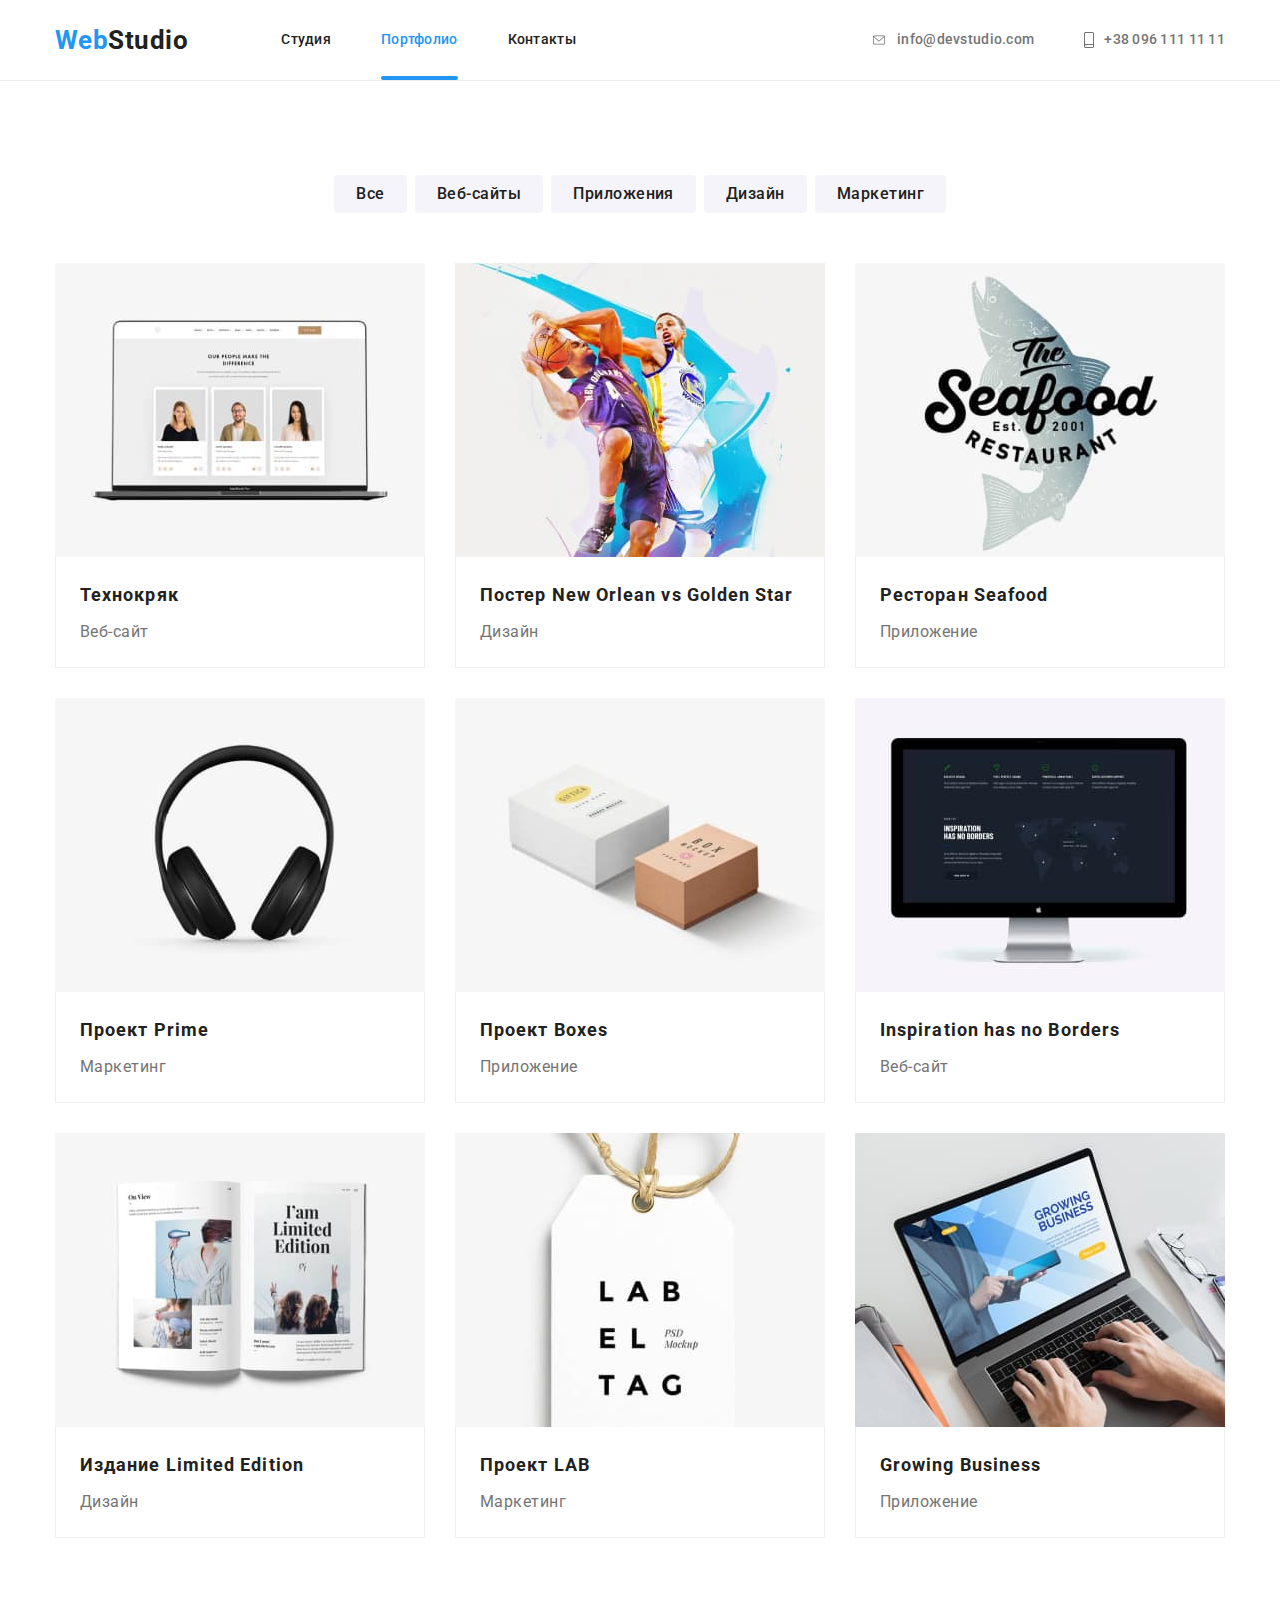
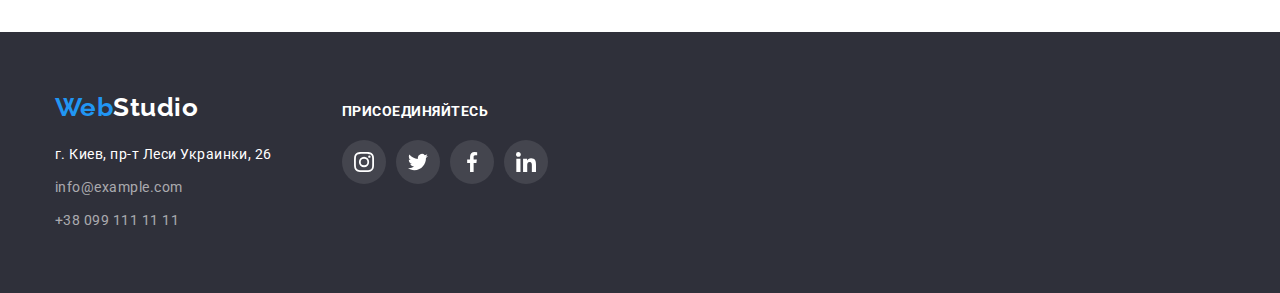
==== portfolio.html @ a9a394bd "Copy start files" ====
<!DOCTYPE html>
<html lang="ru">
  <head>
    <meta charset="UTF-8" />
    <meta http-equiv="X-UA-Compatible" content="IE=edge" />
    <meta name="viewport" content="width=device-width, initial-scale=1.0" />
    <title>Document</title>
    <link rel="preconnect" href="https://fonts.googleapis.com" />
    <link rel="preconnect" href="https://fonts.gstatic.com" crossorigin />
    <link
      href="https://fonts.googleapis.com/css2?family=Raleway:wght@700&family=Roboto:wght@400;500;700;900&display=swap"
      rel="stylesheet"
    />
    <link
      rel="stylesheet"
      href="https://cdnjs.cloudflare.com/ajax/libs/modern-normalize/1.1.0/modern-normalize.min.css"
    />
    <link rel="stylesheet" href="./css/styles.css" />
  </head>

  <body>
    <!-- Шапка -->

    <header class="page-header">
      <nav class="container site-nav">
        <a href="./index.html" lang="en" class="logo link"> <span class="web">Web</span>Studio </a>

        <ul class="nav list">
          <li class="item"><a href="./index.html" class="link"> Студия </a></li>
          <li class="item"><a href="./portfolio.html" class="link current"> Портфолио </a></li>
          <li class="item"><a href="" target="_blank" class="link"> Контакты </a></li>
        </ul>

        <ul class="contacts list">
          <li class="item">
            <a href="mailto:info@devstudio.com" class="mail link">
              <svg class="header-icon" width="16" height="12">
                <use href="./images/icons/icons.svg#prefix__icon-envelope"></use></svg
              >info@devstudio.com
            </a>
          </li>
          <li class="item">
            <a href="tel:+380961111111" class="tel link">
              <svg class="header-icon" width="10" height="16">
                <use href="./images/icons/icons.svg#prefix__icon-smartphone"></use></svg
              >+38 096 111 11 11
            </a>
          </li>
        </ul>
      </nav>
    </header>

    <!-- Основная часть -->
    <main>
      <section class="projects">
        <div class="container">
          <h1 class="hidden-title">Портфолио</h1>

          <!-- Фильтр примеров работ -->

          <h2 class="hidden-title">Фильтр работ</h2>

          <ul class="filter-list list">
            <li class="item">
              <button type="button" class="filter-button">Все</button>
            </li>
            <li class="item">
              <button type="button" class="filter-button">Веб-сайты</button>
            </li>
            <li class="item">
              <button type="button" class="filter-button">Приложения</button>
            </li>
            <li class="item">
              <button type="button" class="filter-button">Дизайн</button>
            </li>
            <li class="item">
              <button type="button" class="filter-button">Маркетинг</button>
            </li>
          </ul>

          <!-- Галерея работ -->

          <h2 class="hidden-title">Галерея работ</h2>

          <ul class="projects-list list">
            <li class="projects-list-item">
              <a href="" class="project link">
                <div class="overlay">
                  <img
                    src="./images/portfolio/technocrack.jpg"
                    alt="Скрин веб-сайта Технокряк"
                    width="370"
                    height="294"
                  />
                  <div class="project-description">
                    <p>
                      Ресурс предлагает комплексные предложения с разным уровнем функционала и
                      сервисов. Все это позволит посетителю получить исчерпывающие сведения о
                      компании или частном лице.
                    </p>
                  </div>
                </div>
                <div class="text">
                  <h3 class="project-title">Технокряк</h3>
                  <p class="project-type">Веб-сайт</p>
                </div>
              </a>
            </li>

            <li class="projects-list-item">
              <a href="" class="project link">
                <div class="overlay">
                  <img
                    src="./images/portfolio/poster.jpg"
                    alt="Постер New Orlean vs Golden Star"
                    width="370"
                    height="294"
                  />
                  <div class="project-description">
                    <p>
                      Ресурс предлагает комплексные предложения с разным уровнем функционала и
                      сервисов. Все это позволит посетителю получить исчерпывающие сведения о
                      компании или частном лице.
                    </p>
                  </div>
                </div>
                <div class="text">
                  <h3 class="project-title">
                    Постер <span lang="en"> New Orlean vs Golden Star </span>
                  </h3>
                  <p class="project-type">Дизайн</p>
                </div>
              </a>
            </li>

            <li class="projects-list-item">
              <a href="" class="project link">
                <div class="overlay">
                  <img
                    src="./images/portfolio/seafood.jpg"
                    alt="Ресторан Seafood лого"
                    width="370"
                    height="294"
                  />
                  <div class="project-description">
                    <p>
                      Ресурс предлагает комплексные предложения с разным уровнем функционала и
                      сервисов. Все это позволит посетителю получить исчерпывающие сведения о
                      компании или частном лице.
                    </p>
                  </div>
                </div>
                <div class="text">
                  <h3 class="project-title">Ресторан <span lang="en">Seafood</span></h3>
                  <p class="project-type">Приложение</p>
                </div>
              </a>
            </li>

            <li class="projects-list-item">
              <a href="" class="project link">
                <div class="overlay">
                  <img
                    src="./images/portfolio/prime.jpg"
                    alt="Фото наушников"
                    width="370"
                    height="294"
                  />
                  <div class="project-description">
                    <p>
                      Ресурс предлагает комплексные предложения с разным уровнем функционала и
                      сервисов. Все это позволит посетителю получить исчерпывающие сведения о
                      компании или частном лице.
                    </p>
                  </div>
                </div>
                <div class="text">
                  <h3 class="project-title">Проект <span lang="en">Prime</span></h3>
                  <p class="project-type">Маркетинг</p>
                </div>
              </a>
            </li>

            <li class="projects-list-item">
              <a href="" class="project link">
                <div class="overlay">
                  <img src="./images/portfolio/boxes.jpg" alt="Коробки" width="370" height="294" />

                  <div class="project-description">
                    <p>
                      Ресурс предлагает комплексные предложения с разным уровнем функционала и
                      сервисов. Все это позволит посетителю получить исчерпывающие сведения о
                      компании или частном лице.
                    </p>
                  </div>
                </div>
                <div class="text">
                  <h3 class="project-title">Проект Boxes</h3>
                  <p class="project-type">Приложение</p>
                </div>
              </a>
            </li>

            <li class="projects-list-item">
              <a href="" class="project link">
                <div class="overlay">
                  <img
                    src="./images/portfolio/inspiration.jpg"
                    alt="Скриншот веб-сайта Inspiration has no Borders"
                    width="370"
                    height="294"
                  />
                  <div class="project-description">
                    <p>
                      Ресурс предлагает комплексные предложения с разным уровнем функционала и
                      сервисов. Все это позволит посетителю получить исчерпывающие сведения о
                      компании или частном лице.
                    </p>
                  </div>
                </div>
                <div class="text">
                  <h3 class="project-title">Inspiration has no Borders</h3>
                  <p class="project-type">Веб-сайт</p>
                </div>
              </a>
            </li>

            <li class="projects-list-item">
              <a href="" class="project link">
                <div class="overlay">
                  <img
                    src="./images/portfolio/limited-edition.jpg"
                    alt="Разворот журнала"
                    width="370"
                    height="294"
                  />
                  <div class="project-description">
                    <p>
                      Ресурс предлагает комплексные предложения с разным уровнем функционала и
                      сервисов. Все это позволит посетителю получить исчерпывающие сведения о
                      компании или частном лице.
                    </p>
                  </div>
                </div>
                <div class="text">
                  <h3 class="project-title">Издание Limited Edition</h3>
                  <p class="project-type">Дизайн</p>
                </div>
              </a>
            </li>

            <li class="projects-list-item">
              <a href="" class="project link">
                <div class="overlay">
                  <img
                    src="./images/portfolio/lab.jpg"
                    alt="Проект LAB лого"
                    width="370"
                    height="294"
                  />
                  <div class="project-description">
                    <p>
                      Ресурс предлагает комплексные предложения с разным уровнем функционала и
                      сервисов. Все это позволит посетителю получить исчерпывающие сведения о
                      компании или частном лице.
                    </p>
                  </div>
                </div>
                <div class="text">
                  <h3 class="project-title">Проект LAB</h3>
                  <p class="project-type">Маркетинг</p>
                </div>
              </a>
            </li>

            <li class="projects-list-item">
              <a href="" class="project link">
                <div class="overlay">
                  <img
                    src="./images/portfolio/growing-business.jpg"
                    alt="Скриншот приложения Growing Business"
                    width="370"
                    height="294"
                  />
                  <div class="project-description">
                    <p>
                      Ресурс предлагает комплексные предложения с разным уровнем функционала и
                      сервисов. Все это позволит посетителю получить исчерпывающие сведения о
                      компании или частном лице.
                    </p>
                  </div>
                </div>
                <div class="text">
                  <h3 class="project-title">Growing Business</h3>
                  <p class="project-type">Приложение</p>
                </div>
              </a>
            </li>
          </ul>
        </div>
      </section>
    </main>

    <!-- Футер -->

    <footer class="page-footer">
      <div class="container footer-flex">
        <div>
          <a href="./index.html" lang="en" class="white-logo link">
            <span class="web">Web</span>Studio
          </a>

          <address>
            <ul class="address-list list">
              <li>
                <a
                  href="https://goo.gl/maps/A1SFex8QC9FyxfqN6"
                  target="_blank"
                  rel="noopener noreferrer"
                  class="link"
                >
                  г. Киев, пр-т Леси Украинки, 26
                </a>
              </li>
              <li>
                <a href="mailto:info@example.com" class="link"> info@example.com </a>
              </li>
              <li><a href="tel:+380991111111" class="link">+38 099 111 11 11</a></li>
            </ul>
          </address>
        </div>
        <div class="social-links">
          <h2 class="hidden-title">Социальные сети</h2>
          <h3>Присоединяйтесь</h3>
          <ul class="social-media-list list">
            <li class="footer-media-icon">
              <a href="" class="footer-social-link">
                <svg class="icon" width="20" height="20">
                  <use href="./images/icons/icons.svg#prefix__icon-instagram"></use>
                </svg>
              </a>
            </li>
            <li class="footer-media-icon">
              <a href="" class="footer-social-link">
                <svg class="icon" width="20" height="20">
                  <use href="./images/icons/icons.svg#prefix__icon-twitter"></use>
                </svg>
              </a>
            </li>
            <li class="footer-media-icon">
              <a href="" class="footer-social-link">
                <svg class="icon" width="20" height="20">
                  <use href="./images/icons/icons.svg#prefix__icon-facebook"></use>
                </svg>
              </a>
            </li>
            <li class="footer-media-icon">
              <a href="" class="footer-social-link">
                <svg class="icon" width="20" height="20">
                  <use href="./images/icons/icons.svg#prefix__icon-linkedin"></use>
                </svg>
              </a>
            </li>
          </ul>
        </div>
      </div>
    </footer>
  </body>
</html>
---- css/styles.css ----
:root {
  --primary-text-color: #212121;
  --secondary-text-color: #757575;
  --accent-color: #2196f3;
  --main-white: #ffffff;
  --dark-bg-color: #2f303a;
  --light-bg-color: #f5f4fa;
  --transition-duration: 250ms;
  --transition-timing-function: cubic-bezier(0.4, 0, 0.2, 1);
}

body {
  color: var(--primary-text-color);
  background-color: var(--main-white, #ffffff);

  font-family: Roboto, sans-serif;
  letter-spacing: 0.03em;
}

.page-header {
  background-color: #ffffff;
  border-bottom: 1px solid #ececec;
}

.container {
  width: 1200px;
  margin-left: auto;
  margin-right: auto;
  padding-left: 15px;
  padding-right: 15px;
}

/* logo */
.site-nav {
  display: flex;
  align-items: center;
}
.logo {
  color: var(--primary-text-color);

  font-family: Raleway, sans-serif;
  font-weight: 700;
  font-size: 26px;
  line-height: 1.19;
}
.web {
  color: var(--accent-color);
}

/* header */
.list {
  padding: 0;
  margin: 0;

  list-style: none;
}
.link,
.link:visited {
  text-decoration: none;
  color: inherit;
  font-family: inherit;

  transition-property: color;
  transition-duration: var(--transition-duration);
  transition-timing-function: var(--transition-timing-function);
}
.nav {
  display: flex;
  margin-left: 93px;
}
.nav .item {
  position: relative;
}
.nav .item:not(:last-child) {
  margin-right: 50px;
}

.nav .link {
  display: block;
  padding-top: 32px;
  padding-bottom: 32px;

  color: var(--primary-text-color);

  font-weight: 500;
  font-size: 14px;
  line-height: 1.14;
  letter-spacing: 0.02em;
}
.nav .link.current {
  color: var(--accent-color);
}
.current::after {
  content: '';
  position: absolute;
  left: 0;
  bottom: 0;

  height: 4px;
  width: 100%;
  background: #2196f3;
  border-radius: 2px;
}

.contacts {
  display: flex;
  margin-left: auto;
}
.contacts .item + .item {
  margin-left: 50px;
}

.contacts .link {
  display: block;
  padding-top: 32px;
  padding-bottom: 32px;

  color: var(--secondary-text-color);

  font-weight: 500;
  font-size: 14px;
  line-height: 1.14;
  letter-spacing: 0.02em;
}
.site-nav .link:hover,
.site-nav .link:focus {
  color: var(--accent-color);
}
.contacts .item > a {
  display: inline-flex;
  justify-content: center;
  align-items: center;
}
.header-icon {
  fill: currentColor;
  margin-right: 10px;
}

/* hero */
.hero {
  max-width: 1600px;
  min-height: 600px;
  margin-left: auto;
  margin-right: auto;

  padding-top: 200px;
  padding-bottom: 200px;

  background-color: #c4c4c4;
  background-image: linear-gradient(to right, rgba(47, 48, 58, 0.4), rgba(47, 48, 58, 0.4)),
    url(../images/icons/fon.jpg);
  background-repeat: no-repeat;
  background-position: center;
  background-size: cover;

  /* background-color: var(--secondary-bg-color); */
  text-align: center;
}
.hero-title {
  margin: 0 auto;
  margin-bottom: 30px;
  width: 696px;

  color: var(--main-white);

  font-weight: 900;
  font-size: 44px;
  line-height: 1.36;

  letter-spacing: 0.06em;
  text-transform: uppercase;
}
.hero-button {
  display: inline-block;
  padding: 10px 32px;
  border-radius: 4px;
  min-width: 200px;
  border: none;

  color: var(--main-white);
  background-color: var(--accent-color);
  cursor: pointer;

  font-family: inherit;
  font-weight: 700;
  font-size: 16px;
  line-height: 1.88;
  letter-spacing: 0.06em;
}

.backdrop {
  position: fixed;
  top: 0;
  left: 0;
  width: 100%;
  height: 100%;

  background-color: rgba(0, 0, 0, 0.2);
  transition: opacity 300ms var(--transition-timing-function),
    visibility 300ms var(--transition-timing-function);
}
.backdrop.is-hidden {
  opacity: 0;
  pointer-events: none;
  visibility: hidden;
}

.backdrop.is-hidden .modal {
  transform: translate(-50%, -50%) scale(0.5) rotate(360deg);
}

.modal {
  position: absolute;
  z-index: 1;
  top: 50%;
  left: 50%;
  transform: translate(-50%, -50%) scale(1) rotate(0);

  min-width: 528px;
  min-height: 581px;

  background-color: var(--main-white);
  box-shadow: 0px 1px 3px rgba(0, 0, 0, 0.12), 0px 1px 1px rgba(0, 0, 0, 0.14),
    0px 2px 1px rgba(0, 0, 0, 0.2);
  border-radius: 4px;

  transition: transform 300ms var(--transition-timing-function);
}

.close-icon {
  display: flex;
  justify-content: center;
  align-items: center;

  position: absolute;
  top: 8px;
  right: 8px;

  width: 30px;
  height: 30px;

  background-color: var(--main-white);
  border: 1px solid rgba(0, 0, 0, 0.1);
  border-radius: 50%;
}

/* section skills */

/* .section {
  padding-top: 94px;
  padding-bottom: 94px;
}   
- мені зручніше було кожній секції окремо все задавати, 
до того ж, в мене окремо є секції skills & work-areas 
в них відрізняються паддінги, чи їх треба в одну секцію винести? 
*/

.skills {
  padding-top: 94px;
  padding-bottom: 94px;
}
.hidden-title {
  position: absolute;
  width: 1px;
  height: 1px;
  margin: -1px;
  border: 0;
  padding: 0;

  white-space: nowrap;
  clip-path: inset(100%);
  clip: rect(0 0 0 0);
  overflow: hidden;
}
.skills-list {
  display: flex;
  justify-content: space-between;
}
.skill {
  /* width: 270px; */
  width: calc((100% - 3 * 30px) / 4);
}

.skill-icon {
  display: flex;
  justify-content: center;
  align-items: center;

  width: 270px;
  height: 120px;

  background-color: var(--light-bg-color);

  border-radius: 4px;
  margin-top: 0;
  margin-bottom: 30px;
}

.skills-list h3 {
  margin-top: 0;
  margin-bottom: 10px;

  font-weight: 700;
  font-size: 14px;
  line-height: 1.14;

  text-transform: uppercase;
}
.skills-list p {
  margin-top: 0;
  margin-bottom: 0;

  color: var(--secondary-text-color);

  font-size: 14px;
  line-height: 1.71;
}

/* work areas section */
.work-areas {
  margin-top: 0;
  margin-bottom: 0;
  padding-bottom: 94px;
}
.work-areas-list {
  display: flex;
  justify-content: space-between;
  /* vertical-align: bottom; */
}
.section-title {
  margin-top: 0;
  margin-bottom: 50px;

  font-weight: 700;
  font-size: 36px;
  line-height: 1.17;
  text-align: center;
}
.work-area-item {
  position: relative;
}
.work-area-item img {
  display: block;
}

.text-over {
  position: absolute;
  display: flex;
  justify-content: center;
  align-items: center;

  left: 0;
  bottom: 0;

  width: 100%;
  height: 70px;
  padding: 27px;

  background-color: rgba(47, 48, 58, 0.8);
  color: var(--main-white);

  font-weight: 700;
  font-size: 14px;
  line-height: 1, 14;

  text-transform: uppercase;
}

/* team section */
.team {
  padding-top: 94px;
  padding-bottom: 94px;

  background-color: var(--light-bg-color);
}
.our-team {
  display: flex;
  justify-content: space-between;
}

.team-member {
  background-color: var(--main-white);

  box-shadow: 0px 1px 3px rgba(0, 0, 0, 0.12), 0px 1px 1px rgba(0, 0, 0, 0.14),
    0px 2px 1px rgba(0, 0, 0, 0.2);
  border-radius: 0px 0px 4px 4px;
}
.description {
  padding-top: 30px;
  padding-bottom: 30px;
}
.name {
  margin-top: 0;
  margin-bottom: 10px;

  font-weight: 500;
  font-size: 16px;
  line-height: 1.18;
  text-align: center;
}
.position {
  margin-top: 0;
  margin-bottom: 16px;

  color: var(--secondary-text-color);

  font-size: 16px;
  line-height: 1.18;
  text-align: center;
}
.social-media-list {
  display: flex;
  align-items: center;
  justify-content: center;
}
.social-media-icon + .social-media-icon {
  margin-left: 10px;
}
.social-link {
  display: inline-flex;
  justify-content: center;
  align-items: center;

  padding: 0;
  width: 44px;
  height: 44px;
  border-radius: 50%;

  fill: #afb1b8;

  transition: fill var(--transition-duration) var(--transition-timing-function),
    background-color var(--transition-duration) var(--transition-timing-function);
}

.social-link:hover,
.social-link:focus {
  fill: var(--main-white);
  background-color: var(--accent-color);
}

/* clients */
.clients {
  padding-top: 94px;
  padding-bottom: 94px;
}
.clients-list {
  display: flex;
  justify-content: space-between;
}
.client-company {
  display: inline-flex;
  align-items: center;
  justify-content: center;

  width: 170px;
  height: 92px;

  border: 1px solid #afb1b8;
  border-radius: 4px;
  fill: #afb1b8;

  transition: fill var(--transition-duration) var(--transition-timing-function),
    border var(--transition-duration) var(--transition-timing-function);
}

.client-company:hover,
.client-company:focus {
  fill: var(--accent-color);
  border: 1px solid var(--accent-color);
}

/* Portfolio */
/* filter */
.projects {
  padding-top: 94px;
  padding-bottom: 94px;
}
.filter-list {
  padding-bottom: 50px;
  display: flex;
  justify-content: center;
}
.filter-list .item:not(:last-child) {
  margin-right: 8px;
}

.filter-button {
  min-width: 73px;
  padding: 6px 22px;
  border: none;
  border-radius: 4px;

  color: var(--primary-text-color);
  background-color: #f5f4fa;

  font-family: Roboto, sans-serif;
  font-style: normal;
  font-weight: 500;
  font-size: 16px;
  line-height: 1.62;
  text-align: center;
  letter-spacing: 0.03em;

  transition: color var(--transition-duration) var(--transition-timing-function),
    background-color var(--transition-duration) var(--transition-timing-function),
    box-shadow var(--transition-duration) var(--transition-timing-function);
}
.filter-button:hover,
.filter-button:focus {
  color: var(--main-white);
  background-color: var(--accent-color);
  cursor: pointer;

  box-shadow: 0px 3px 1px rgba(0, 0, 0, 0.1), 0px 1px 2px rgba(0, 0, 0, 0.08),
    0px 2px 2px rgba(0, 0, 0, 0.12);
}

/* gallery */
.projects-list {
  display: flex;
  flex-wrap: wrap;
}
.projects-list-item {
  /* width: 370px; */
  width: calc((100% - 60px) / 3);
  margin-right: 30px;
  margin-bottom: 30px;
}
.projects-list-item:nth-child(3n) {
  margin-right: 0;
}
.projects-list-item:nth-last-child(-n + 3) {
  margin-bottom: 0;
}
.project {
  display: block;

  transition: box-shadow var(--transition-duration) var(--transition-timing-function);
}
.overlay {
  position: relative;
  overflow: hidden;
  display: flex;
}
.project-description {
  position: absolute;
  top: 0;
  left: 0;
  display: flex;
  justify-content: center;
  align-items: center;

  width: 100%;
  height: 100%;
  padding: 63px 24px;

  background-color: var(--accent-color);
  opacity: 0.9;
  color: var(--main-white);
  font-size: 18px;
  line-height: 1.5;
  transform: translateY(105%);

  transition: transform var(--transition-duration) var(--transition-timing-function);
}

.project:hover,
.project:focus {
  box-shadow: 0px 1px 1px rgba(0, 0, 0, 0.12), 0px 4px 4px rgba(0, 0, 0, 0.06),
    1px 4px 6px rgba(0, 0, 0, 0.16);
  cursor: pointer;
}

.project:hover .project-description,
.project:focus .project-description {
  transform: translateY(0);
}
.project > img {
  display: block;
}

.projects-list-item .text {
  padding: 20px 24px;
  border-bottom: 1px solid #eeeeee;
  border-left: 1px solid #eeeeee;
  border-right: 1px solid #eeeeee;
}
.project-title {
  margin-top: 0;
  margin-bottom: 4px;

  font-weight: 700;
  font-size: 18px;
  line-height: 2;
  letter-spacing: 0.06em;
}
.project-type {
  margin-top: 0;
  margin-bottom: 0;

  color: var(--secondary-text-color);

  font-size: 16px;
  line-height: 1.88;
}

/* footer */
.page-footer {
  padding-top: 60px;
  padding-bottom: 60px;

  background-color: var(--dark-bg-color);
}
.page-footer .white-logo {
  display: block;
  margin-bottom: 20px;

  color: var(--main-white);

  font-family: Raleway, sans-serif;
  font-weight: 700;
  font-size: 26px;
  line-height: 1.19;
}
.address-list > li:not(:last-child) {
  display: block;
  margin-bottom: 9px;
}
.address-list .link {
  color: rgba(255, 255, 255, 0.6);

  font-style: normal;
  font-weight: 400;
  font-size: 14px;
  line-height: 1.71;
}
.address-list .link:hover,
.address-list .link:focus {
  color: var(--accent-color);
}
.address-list [rel] {
  color: var(--main-white);
}
.social-links h3 {
  margin-top: 0;
  margin-bottom: 20px;

  font-weight: 700;
  font-size: 14px;
  line-height: 1.14;

  text-transform: uppercase;
  color: var(--main-white);
}
.footer-flex {
  display: flex;
  align-items: baseline;
}
.social-links {
  margin-left: 70px;
}
.footer-media-icon + .footer-media-icon {
  margin-left: 10px;
}
.footer-social-link {
  display: inline-flex;
  justify-content: center;
  align-items: center;

  padding: 0;
  width: 44px;
  height: 44px;
  border-radius: 50%;

  fill: var(--main-white);
  background-color: rgba(255, 255, 255, 0.1);

  transition: background-color var(--transition-duration) var(--transition-timing-function);
}
.footer-social-link:hover,
.footer-social-link:focus {
  background-color: var(--accent-color);
}
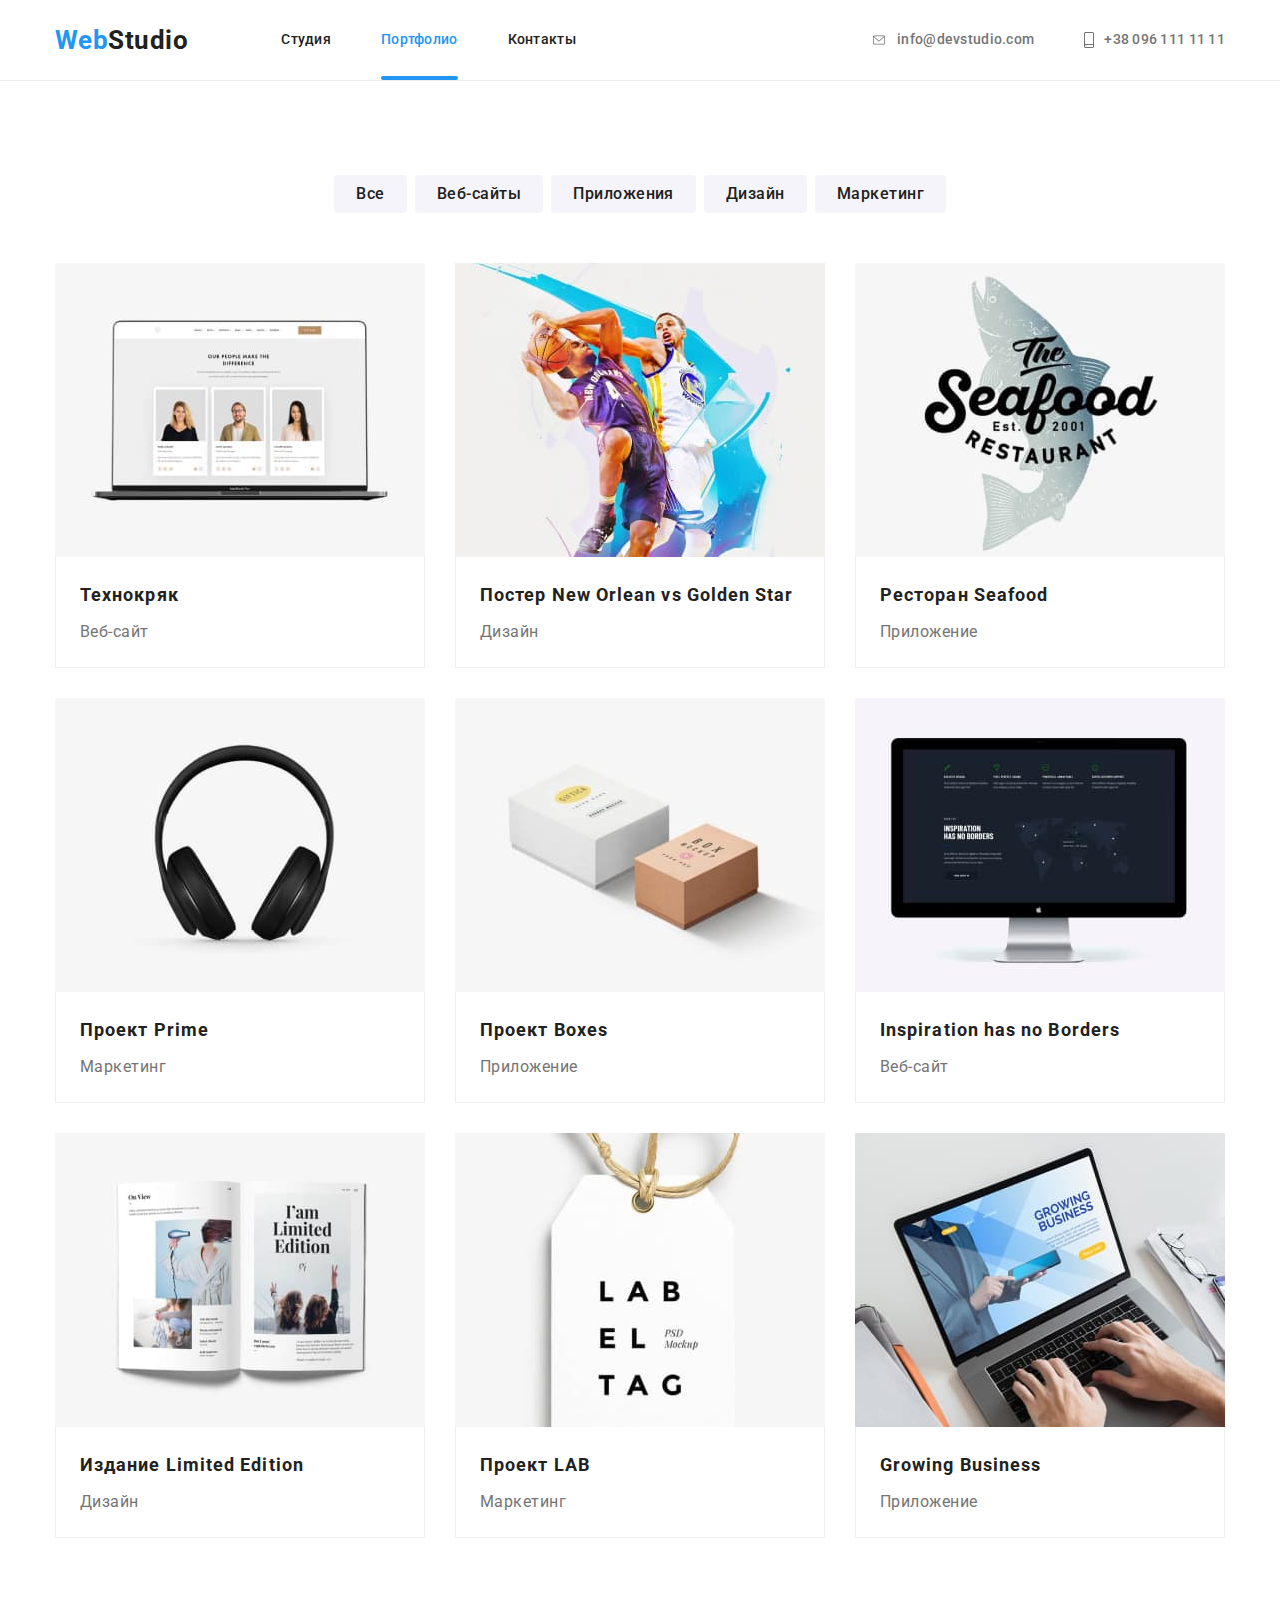
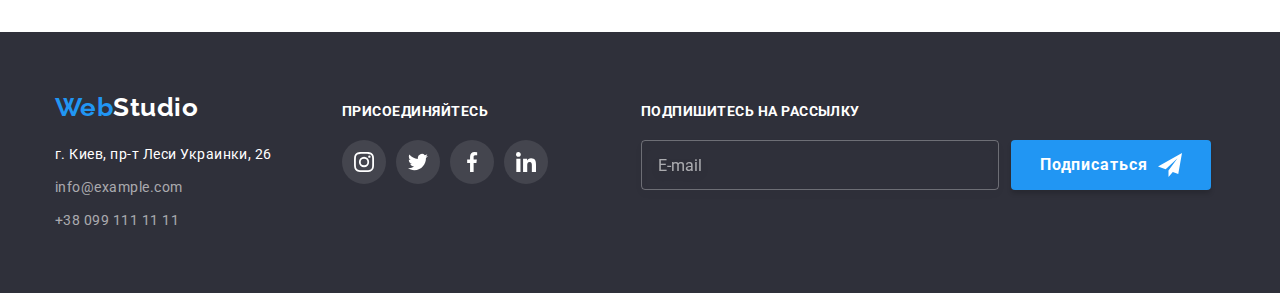
==== commit 60c8c24a: "footer done" ====
--- a/portfolio.html
+++ b/portfolio.html
@@ -363,6 +363,27 @@
             </li>
           </ul>
         </div>
+
+        <form class="subscription-form">
+          <h3>Подпишитесь на рассылку</h3>
+          <div class="subscription-form-field">
+            <label class="visually-hidden" for="email">Подписка на рассылку</label>
+            <input
+              class="subscription-input"
+              type="email"
+              name="E-mail"
+              id="email"
+              placeholder="E-mail"
+            />
+
+            <button class="subscription-button" type="submit">
+              Подписаться
+              <svg class="icon" width="24" height="24">
+                <use href="./images/icons/icons.svg#icon-send"></use>
+              </svg>
+            </button>
+          </div>
+        </form>
       </div>
     </footer>
   </body>
--- a/css/styles.css
+++ b/css/styles.css
@@ -188,62 +188,6 @@
   letter-spacing: 0.06em;
 }
 
-.backdrop {
-  position: fixed;
-  top: 0;
-  left: 0;
-  width: 100%;
-  height: 100%;
-
-  background-color: rgba(0, 0, 0, 0.2);
-  transition: opacity 300ms var(--transition-timing-function),
-    visibility 300ms var(--transition-timing-function);
-}
-.backdrop.is-hidden {
-  opacity: 0;
-  pointer-events: none;
-  visibility: hidden;
-}
-
-.backdrop.is-hidden .modal {
-  transform: translate(-50%, -50%) scale(0.5) rotate(360deg);
-}
-
-.modal {
-  position: absolute;
-  z-index: 1;
-  top: 50%;
-  left: 50%;
-  transform: translate(-50%, -50%) scale(1) rotate(0);
-
-  min-width: 528px;
-  min-height: 581px;
-
-  background-color: var(--main-white);
-  box-shadow: 0px 1px 3px rgba(0, 0, 0, 0.12), 0px 1px 1px rgba(0, 0, 0, 0.14),
-    0px 2px 1px rgba(0, 0, 0, 0.2);
-  border-radius: 4px;
-
-  transition: transform 300ms var(--transition-timing-function);
-}
-
-.close-icon {
-  display: flex;
-  justify-content: center;
-  align-items: center;
-
-  position: absolute;
-  top: 8px;
-  right: 8px;
-
-  width: 30px;
-  height: 30px;
-
-  background-color: var(--main-white);
-  border: 1px solid rgba(0, 0, 0, 0.1);
-  border-radius: 50%;
-}
-
 /* section skills */
 
 /* .section {
@@ -259,7 +203,8 @@
   padding-top: 94px;
   padding-bottom: 94px;
 }
-.hidden-title {
+.hidden-title,
+.visually-hidden {
   position: absolute;
   width: 1px;
   height: 1px;
@@ -641,7 +586,7 @@
 .address-list [rel] {
   color: var(--main-white);
 }
-.social-links h3 {
+.page-footer h3 {
   margin-top: 0;
   margin-bottom: 20px;
 
@@ -655,6 +600,7 @@
 .footer-flex {
   display: flex;
   align-items: baseline;
+  /* justify-content: space-between; */
 }
 .social-links {
   margin-left: 70px;
@@ -681,3 +627,267 @@
 .footer-social-link:focus {
   background-color: var(--accent-color);
 }
+.subscription-form {
+  margin-left: 93px;
+}
+.subscription-form-field {
+  display: flex;
+}
+.subscription-input {
+  width: 358px;
+  height: 50px;
+  padding-left: 16px;
+
+  border: 1px solid rgba(255, 255, 255, 0.3);
+  filter: drop-shadow(0px 4px 4px rgba(0, 0, 0, 0.15));
+  border-radius: 4px;
+
+  background-color: transparent;
+  color: var(--main-white);
+  outline: none;
+
+  cursor: pointer;
+  transition: border-color var(--transition-duration) var(--transition-timing-function);
+}
+.subscription-input::placeholder {
+  color: rgba(255, 255, 255, 0.6);
+}
+.subscription-input:hover,
+.subscription-input:focus {
+  border-color: var(--accent-color);
+}
+.subscription-button {
+  display: flex;
+  align-items: center;
+  justify-content: center;
+
+  padding: 10px;
+  min-width: 200px;
+  margin-left: 12px;
+
+  color: var(--main-white);
+  background-color: var(--accent-color);
+  box-shadow: 0px 4px 4px rgba(0, 0, 0, 0.15);
+  border: none;
+  border-radius: 4px;
+
+  font-family: inherit;
+  font-weight: 700;
+  font-size: 16px;
+  line-height: 1.88;
+  letter-spacing: 0.06em;
+
+  cursor: pointer;
+}
+.subscription-button .icon {
+  margin-left: 10px;
+}
+
+/*  MODAL */
+
+.backdrop {
+  position: fixed;
+  top: 0;
+  left: 0;
+  width: 100%;
+  height: 100%;
+
+  background-color: rgba(0, 0, 0, 0.2);
+  transition: opacity 300ms var(--transition-timing-function),
+    visibility 300ms var(--transition-timing-function);
+}
+.backdrop.is-hidden {
+  opacity: 0;
+  pointer-events: none;
+  visibility: hidden;
+}
+
+.backdrop.is-hidden .modal {
+  transform: translate(-50%, -50%) scale(0.5) rotate(360deg);
+}
+
+.modal {
+  position: absolute;
+  z-index: 1;
+  top: 50%;
+  left: 50%;
+  transform: translate(-50%, -50%) scale(1) rotate(0);
+
+  width: 528px;
+  min-height: 581px;
+  padding: 40px 39px 40px 41px;
+
+  background-color: var(--main-white);
+  box-shadow: 0px 1px 3px rgba(0, 0, 0, 0.12), 0px 1px 1px rgba(0, 0, 0, 0.14),
+    0px 2px 1px rgba(0, 0, 0, 0.2);
+  border-radius: 4px;
+
+  transition: transform 300ms var(--transition-timing-function);
+}
+
+.close-icon {
+  display: flex;
+  justify-content: center;
+  align-items: center;
+
+  position: absolute;
+  top: 8px;
+  right: 8px;
+
+  width: 30px;
+  height: 30px;
+
+  background-color: transparent;
+  border: 1px solid rgba(0, 0, 0, 0.1);
+  border-radius: 50%;
+
+  cursor: pointer;
+  transition: fill var(--transition-duration) var(--transition-timing-function);
+}
+.close-icon:hover,
+.close-icon:focus {
+  fill: var(--accent-color);
+}
+.modal-title {
+  margin-top: 0;
+  margin-bottom: 12px;
+  text-align: center;
+
+  font-weight: 700;
+  font-size: 20px;
+  line-height: 1.15;
+
+  color: var(--primary-text-color);
+}
+
+.form-field {
+  margin-bottom: 10px;
+}
+.input-wrap {
+  position: relative;
+}
+
+.modal-input {
+  width: 100%;
+  height: 40px;
+  padding-left: 42px;
+
+  border: 1px solid rgba(33, 33, 33, 0.2);
+  border-radius: 4px;
+
+  background-color: transparent;
+  color: var(--primary-text-color);
+  outline: none;
+
+  cursor: pointer;
+  transition: border-color var(--transition-duration) var(--transition-timing-function);
+}
+
+.modal-input:focus,
+.modal-input:hover {
+  border-color: var(--accent-color);
+}
+
+.modal-input:focus + .input-icon,
+.modal-input:hover + .input-icon {
+  fill: var(--accent-color);
+}
+
+.input-icon {
+  position: absolute;
+  left: 12px;
+  top: 50%;
+  transform: translateY(-50%);
+  transition: fill var(--transition-duration) var(--transition-timing-function);
+}
+.comments-field {
+  margin-bottom: 20px;
+}
+.comments {
+  resize: none;
+
+  height: 120px;
+  padding: 16px;
+}
+.input-label {
+  display: block;
+  margin-bottom: 4px;
+
+  font-size: 12px;
+  line-height: 1.17;
+  letter-spacing: 0.01em;
+
+  color: var(--secondary-text-color);
+}
+
+.comments::placeholder {
+  color: rgba(117, 117, 117, 0.5);
+}
+
+.agreement {
+  margin-bottom: 30px;
+}
+.confirm-label {
+  position: relative;
+  display: flex;
+  align-items: center;
+  justify-content: center;
+
+  font-size: 14px;
+  line-height: 1.7;
+
+  color: var(--secondary-text-color);
+}
+.confirm-label::before {
+  content: '';
+  width: 16px;
+  height: 15px;
+
+  border: 2px solid var(--primary-text-color);
+  border-radius: 3px;
+  margin-right: 8px;
+}
+.modal-check:checked + .confirm-label::before {
+  background-color: var(--accent-color);
+  background-image: url(../images/icons/check.svg);
+  background-repeat: no-repeat;
+  background-position: center;
+  background-size: contain;
+  border: transparent;
+}
+
+.link.confirm-rools {
+  margin-left: 4px;
+
+  color: var(--accent-color);
+  line-height: 0.85;
+  border-bottom: 1px solid var(--accent-color);
+}
+.send-button {
+  display: flex;
+  justify-content: center;
+  margin-right: auto;
+  margin-left: auto;
+
+  padding: 10px;
+  min-width: 200px;
+
+  color: var(--main-white);
+  background-color: var(--accent-color);
+  box-shadow: 0px 4px 4px rgba(0, 0, 0, 0.15);
+  border: none;
+  border-radius: 4px;
+
+  font-family: inherit;
+  font-weight: 700;
+  font-size: 16px;
+  line-height: 1.88;
+  letter-spacing: 0.06em;
+
+  cursor: pointer;
+  transition: background-color var(--transition-duration) var(--transition-timing-function);
+}
+.send-button:hover,
+.send-button:focus {
+  background-color: #188ce8;
+}
